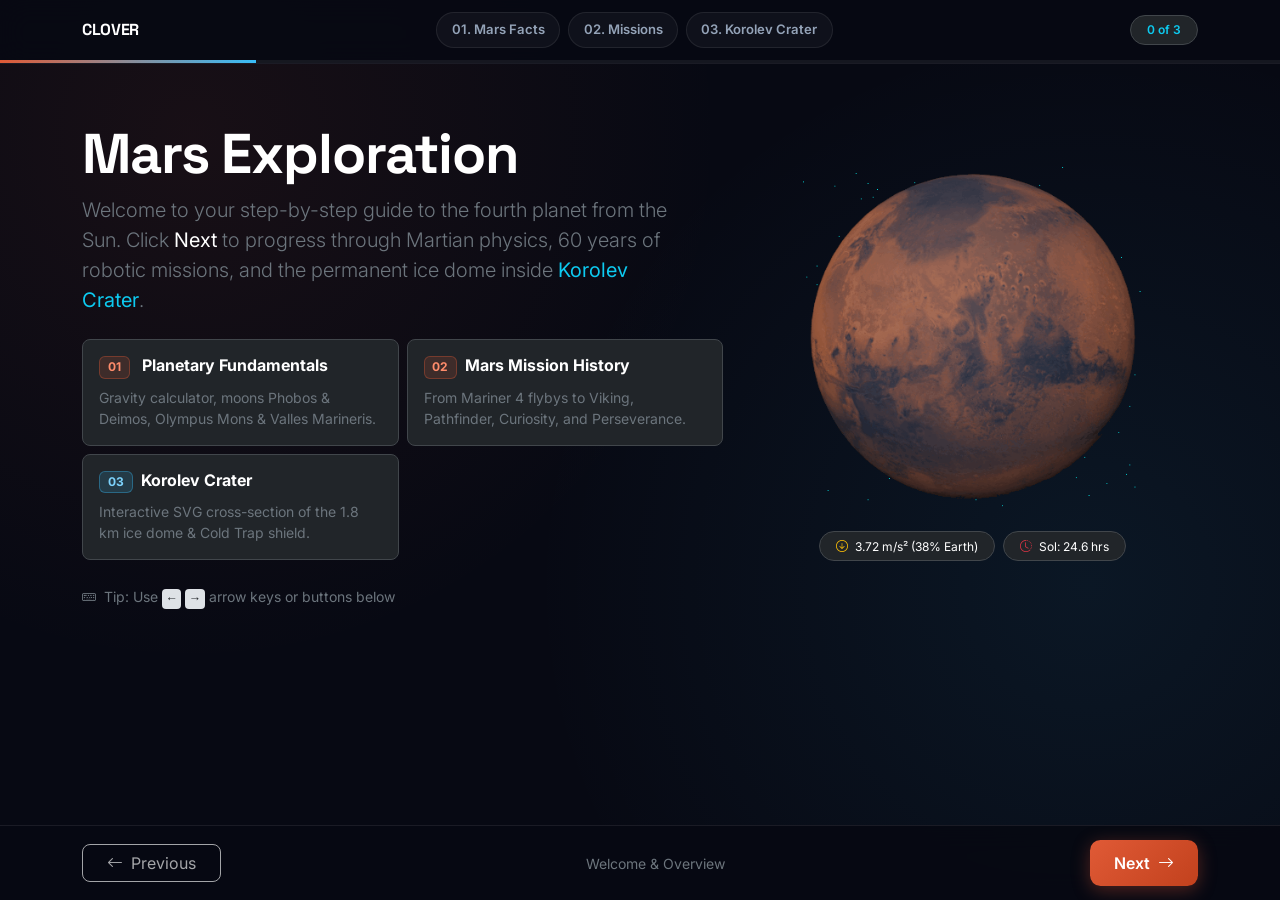
==== index.html @ f38d5e35 "version 1.0" ====
<!DOCTYPE html>
<html lang="en" data-bs-theme="dark">

<head>
    <meta charset="UTF-8">
    <meta name="viewport" content="width=device-width, initial-scale=1.0">
    <title>Mars Exploration Masterclass | Interactive Tutorial</title>

    <!-- Google Fonts: Inter & Space Grotesk -->
    <link rel="preconnect" href="https://fonts.googleapis.com">
    <link rel="preconnect" href="https://fonts.gstatic.com" crossorigin>
    <link
        href="https://fonts.googleapis.com/css2?family=Inter:wght@300;400;500;600;700&family=Space+Grotesk:wght@600;700&display=swap"
        rel="stylesheet">

    <!-- Bootstrap 5.3 CSS/icons CDN -->
    <link href="https://cdn.jsdelivr.net/npm/bootstrap@5.3.3/dist/css/bootstrap.min.css" rel="stylesheet"
        integrity="sha384-QWTKZyjpPEjISv5WaRU9OFeRpok6YctnYmDr5pNlyT2bRjXh0JMhjY6hW+ALEwIH" crossorigin="anonymous">
    <link rel="stylesheet" href="https://cdn.jsdelivr.net/npm/bootstrap-icons@1.11.3/font/bootstrap-icons.min.css">

    <link rel="stylesheet" href="tutorial/style.css">
</head>

<body>
    <video src="https://svgapp.ai/_astro/otter-skateboard-transparent.D9ELGXsj.webm"
        aria-label="Otter - Skateboard - animation from svgapp.ai" autoplay loop muted playsinline preload="metadata"
        class="xxxxx"></video>

    <!-- Top Sticky Header with Stepper Pills & Progress Bar -->
    <header class="navbar-space sticky-top">
        <div class="container py-2">
            <div class="d-flex flex-wrap align-items-center justify-content-between gap-2">
                <!-- Brand -->
                <a class="navbar-brand d-flex align-items-center gap-2 brand-font fw-bold text-white text-decoration-none"
                    href="#" data-bs-target="#tutorialCarousel" data-bs-slide-to="0">
                    <span>CLOVER</span>
                </a>

                <!-- Clickable Stepper Pills (Scrollable on mobile) -->
                <div class="d-flex align-items-center gap-2 overflow-auto py-1" id="stepperPills" role="tablist"
                    aria-label="Tutorial Steps">
                    <button type="button" class="step-pill active" data-step="0" hidden>01. Intro</button>
                    <button type="button" class="step-pill" data-step="1">01. Mars Facts</button>
                    <button type="button" class="step-pill" data-step="2">02. Missions</button>
                    <button type="button" class="step-pill" data-step="3">03. Korolev Crater</button>
                </div>

                <!-- Step Counter Badge -->
                <span class="badge rounded-pill bg-dark border border-secondary-subtle px-3 py-2 text-info fw-semibold"
                    id="topStepCounter">
                    0 of 3
                </span>
            </div>
        </div>
        <!-- Sleek Progress Bar -->
        <div class="progress rounded-0" style="height: 3px; background: rgba(255,255,255,0.06);">
            <div id="tutorialProgressBar" class="progress-bar" role="progressbar"
                style="width: 20%; background: linear-gradient(90deg, #e05a36, #38bdf8); transition: width 0.4s ease;"
                aria-valuenow="20" aria-valuemin="0" aria-valuemax="100"></div>
        </div>
    </header>

    <!-- Main Interactive Carousel Deck -->
    <main class="tutorial-stage">
        <div id="tutorialCarousel" class="carousel slide" data-bs-interval="false" data-bs-wrap="false"
            data-bs-touch="true">
            <div class="carousel-inner">

                <!-- =========================================================
                     SLIDE 1: WELCOME / HERO OVERVIEW
                ========================================================== -->
                <div class="carousel-item active">
                    <div class="container py-3 py-lg-4">
                        <div class="row align-items-center gy-5">
                            <div class="col-lg-7">
                                <h1 class="display-4 fw-bold text-white">Mars Exploration</h1>
                                <p class="lead text-secondary mb-4" style="max-width: 610px;">
                                    Welcome to your step-by-step guide to the fourth planet from the Sun. Click <strong
                                        class="text-white">Next</strong> to progress through Martian physics, 60 years
                                    of robotic missions, and the permanent ice dome inside <strong
                                        class="text-info">Korolev Crater</strong>.
                                </p>

                                <!-- Quick Overview Roadmap Cards -->
                                <div class="row g-2 mb-4">
                                    <div class="col-sm-6">
                                        <div class="p-3 rounded-3 bg-dark border border-secondary-subtle h-100">
                                            <h6 class="text-white fw-bold mb-1"><span
                                                    class="badge badge-mars mb-1">01</span> &nbsp; Planetary
                                                Fundamentals</h6>
                                            <p class="small text-secondary mb-0">Gravity calculator, moons Phobos &amp;
                                                Deimos, Olympus Mons &amp; Valles Marineris.</p>
                                        </div>
                                    </div>
                                    <div class="col-sm-6">
                                        <div class="p-3 rounded-3 bg-dark border border-secondary-subtle h-100">

                                            <h6 class="text-white fw-bold mb-1"><span
                                                    class="badge badge-mars mb-1">02</span> &nbsp;Mars Mission History
                                            </h6>
                                            <p class="small text-secondary mb-0">From Mariner 4 flybys to Viking,
                                                Pathfinder, Curiosity, and Perseverance.</p>
                                        </div>
                                    </div>
                                    <div class="col-sm-6">
                                        <div class="p-3 rounded-3 bg-dark border border-secondary-subtle h-100">

                                            <h6 class="text-white fw-bold mb-1"> <span
                                                    class="badge badge-ice mb-1">03</span> &nbsp;Korolev Crater</h6>
                                            <p class="small text-secondary mb-0">Interactive SVG cross-section of the
                                                1.8 km ice dome &amp; Cold Trap shield.</p>
                                        </div>
                                    </div>
                                </div>

                                <span class="small text-secondary">
                                    <i class="bi bi-keyboard me-1"></i> Tip: Use <kbd>←</kbd> <kbd>→</kbd> arrow keys or
                                    buttons below
                                </span>
                            </div>

                            <div class="col-lg-5 text-center">
                                <img src="tutorial/Mars_360_animation.gif" alt="mars rotating image" height="340">
                                <div class="d-flex justify-content-center flex-wrap gap-2 mt-4">
                                    <span
                                        class="badge rounded-pill bg-dark border border-secondary-subtle px-3 py-2 fw-normal">
                                        <i class="bi bi-arrow-down-circle text-warning me-1"></i> 3.72 m/s² (38% Earth)
                                    </span>
                                    <span
                                        class="badge rounded-pill bg-dark border border-secondary-subtle px-3 py-2 fw-normal">
                                        <i class="bi bi-clock-history text-danger me-1"></i> Sol: 24.6 hrs
                                    </span>
                                </div>
                            </div>
                        </div>
                    </div>
                </div>

                <!-- =========================================================
                     SLIDE 2: MODULE 1 — MARS INTRODUCTION & PLANETARY FACTS
                ========================================================== -->
                <div class="carousel-item">
                    <div class="container">
                        <div class="mb-4">
                            <div class="module-badge badge-mars mb-2">Planetary Fundamentals</div>
                            <h2 class="h2 fw-bold text-white mb-1">Understanding the Red Planet</h2>
                            <p class="text-secondary mb-0">
                                Mars is a dusty, cold desert world with a thin CO₂ atmosphere, two asteroid-like moons,
                                and the largest geological landmarks in our solar system.
                            </p>
                        </div>

                        <div class="row g-4">
                            <!-- Interactive Gravity Calculator Card -->
                            <div class="col-lg-5">
                                <div class="space-card p-4 h-100 d-flex flex-column justify-content-between"
                                    style="border-color: rgba(245, 158, 11, 0.35);">
                                    <div>
                                        <div class="d-flex align-items-center justify-content-between mb-3">
                                            <span class="badge bg-warning text-dark fw-semibold">Interactive Lab</span>
                                            <i class="bi bi-calculator fs-4 text-warning"></i>
                                        </div>
                                        <h4 class="text-white fw-bold mb-2">Your Weight on Mars</h4>
                                        <p class="small text-secondary mb-3">
                                            Surface gravity on Mars is <strong>3.72 m/s²</strong> (about <strong>38% of
                                                Earth's</strong>). Adjust your Earth weight below to calculate your
                                            Martian weight.
                                        </p>

                                        <div class="mb-3">
                                            <label for="earthWeightInput"
                                                class="form-label small text-uppercase text-secondary fw-semibold">
                                                Earth Weight (<span id="unitLabel">KG</span>)
                                            </label>
                                            <div class="input-group mb-2">
                                                <input type="number" id="earthWeightInput"
                                                    class="form-control bg-dark text-white border-secondary" value="62"
                                                    min="1" max="2000">
                                            </div>
                                            <input type="range" class="form-range" id="earthWeightSlider" min="20"
                                                max="100" value="62">
                                        </div>
                                    </div>

                                    <div class="p-3 rounded-3 mt-2"
                                        style="background: rgba(224, 90, 54, 0.12); border: 1px solid rgba(224, 90, 54, 0.3);">
                                        <div class="row text-center">
                                            <div class="col-6 border-end border-secondary-subtle">
                                                <span class="d-block small text-secondary">Mars Weight</span>
                                                <span class="fs-2 fw-bold text-white" id="marsWeightOutput">23.5</span>
                                                <span class="small text-warning fw-semibold"
                                                    id="marsUnitOutput">KG</span>
                                            </div>
                                            <div class="col-6">
                                                <span class="d-block small text-secondary">Jump Height</span>
                                                <span class="fs-2 fw-bold text-info">~2.6x</span>
                                                <span class="small text-secondary d-block">higher than Earth</span>
                                            </div>
                                        </div>
                                    </div>
                                </div>
                            </div>

                            <!-- Core Planetary Metrics Grid -->
                            <div class="col-lg-7">
                                <div class="row g-3 h-100">
                                    <div class="col-md-6">
                                        <div class="space-card p-3 h-100">
                                            <div class="text-warning fs-4 mb-1"><i
                                                    class="bi bi-arrows-angle-expand"></i></div>
                                            <h6 class="text-white fw-bold">Size &amp; Distance</h6>
                                            <p class="small text-secondary mb-1">
                                                Radius of <strong>2,106 mi (3,390 km)</strong>—half Earth's size. Orbits
                                                at <strong>142M mi (1.5 AU)</strong>; sunlight takes <strong>13
                                                    mins</strong> to arrive.
                                            </p>
                                            <p class="small text-info mb-0">
                                                <i class="bi bi-lightbulb me-1"></i> Dry land area equals nearly all of
                                                Earth's continents!
                                            </p>
                                        </div>
                                    </div>

                                    <div class="col-md-6">
                                        <div class="space-card p-3 h-100">
                                            <div class="text-danger fs-4 mb-1"><i class="bi bi-arrow-repeat"></i></div>
                                            <h6 class="text-white fw-bold">Orbit, Sols &amp; Tilt</h6>
                                            <p class="small text-secondary mb-1">
                                                1 Martian day (<strong>sol</strong>) = <strong>24.6 hrs</strong>. 1 year
                                                = <strong>687 Earth days</strong> (669.6 sols).
                                            </p>
                                            <p class="small text-info mb-0">
                                                <i class="bi bi-lightbulb me-1"></i> <strong>25° axial tilt</strong>
                                                &amp; elliptical orbit create unequal seasons (142–194 sols).
                                            </p>
                                        </div>
                                    </div>

                                    <div class="col-md-6">
                                        <div class="space-card p-3 h-100">
                                            <div class="text-warning fs-4 mb-1"><i class="bi bi-triangle-fill"></i>
                                            </div>
                                            <h6 class="text-white fw-bold">Extreme Topography</h6>
                                            <p class="small text-secondary mb-1">
                                                <strong>Olympus Mons:</strong> Tallest volcano in the solar system at
                                                <strong>25 mi (40 km)</strong> high (Arizona-sized base).
                                            </p>
                                            <p class="small text-info mb-0">
                                                <strong>Valles Marineris:</strong> 2,400 mi long canyon—10× longer than
                                                the Grand Canyon.
                                            </p>
                                        </div>
                                    </div>

                                    <div class="col-md-6">
                                        <div class="space-card p-3 h-100">
                                            <div class="text-danger fs-4 mb-1"><i class="bi bi-moon-stars-fill"></i>
                                            </div>
                                            <h6 class="text-white fw-bold">Two Moons: Phobos &amp; Deimos</h6>
                                            <p class="small text-secondary mb-1">
                                                Potato-shaped captured asteroids named after Ares's chariot horses.
                                            </p>
                                            <p class="small text-info mb-0">
                                                <i class="bi bi-lightbulb me-1"></i> <strong>Phobos</strong> is
                                                spiraling inward and may form a ring in ~50M years.
                                            </p>
                                        </div>
                                    </div>
                                </div>
                            </div>
                        </div>
                    </div>
                </div>

                <!-- =========================================================
                     SLIDE 3: MODULE 2 — MARS MISSION HISTORY
                ========================================================== -->
                <div class="carousel-item">
                    <div class="container">
                        <div class="text-center mb-4">
                            <div class="module-badge badge-mars mb-2">02: Exploration Timeline</div>
                            <h2 class="h2 fw-bold text-white">60 Years of Mars Missions</h2>
                            <p class="text-secondary mx-auto mb-0" style="max-width: 660px;">
                                Switch between exploration eras below to trace humanity's progression from early flybys
                                to nuclear-powered roving laboratories and international orbiters.
                            </p>
                        </div>

                        <!-- Interactive Bootstrap Pills Stepper -->
                        <ul class="nav nav-pills nav-pills-mars justify-content-center mb-4" id="missionTabs"
                            role="tablist">
                            <li class="nav-item" role="presentation">
                                <button class="nav-link active fw-semibold" id="era1-tab" data-bs-toggle="pill"
                                    data-bs-target="#era1" type="button" role="tab" aria-controls="era1"
                                    aria-selected="true">
                                    <span class="badge bg-secondary me-2">Era 1</span> 1960s: The Flyby Era
                                </button>
                            </li>
                            <li class="nav-item" role="presentation">
                                <button class="nav-link fw-semibold" id="era2-tab" data-bs-toggle="pill"
                                    data-bs-target="#era2" type="button" role="tab" aria-controls="era2"
                                    aria-selected="false">
                                    <span class="badge bg-secondary me-2">Era 2</span> 1970s–1990s: Orbiters &amp;
                                    Landers
                                </button>
                            </li>
                            <li class="nav-item" role="presentation">
                                <button class="nav-link fw-semibold" id="era3-tab" data-bs-toggle="pill"
                                    data-bs-target="#era3" type="button" role="tab" aria-controls="era3"
                                    aria-selected="false">
                                    <span class="badge bg-secondary me-2">Era 3</span> 2000s–Present: Astrobiology Fleet
                                </button>
                            </li>
                        </ul>

                        <div class="tab-content" id="missionTabsContent">
                            <!-- Era 1 Content -->
                            <div class="tab-pane fade show active" id="era1" role="tabpanel" aria-labelledby="era1-tab">
                                <div class="row g-4 justify-content-center">
                                    <div class="col-md-6">
                                        <div class="space-card p-4 h-100">
                                            <div class="d-flex justify-content-between align-items-center mb-3">
                                                <span class="badge badge-mars">July 1965 • NASA</span>
                                                <span class="text-secondary small">First Successful Flyby</span>
                                            </div>
                                            <h4 class="text-white fw-bold">Mariner 4</h4>
                                            <p class="text-secondary small">
                                                Following early Soviet Mars probe attempts, NASA's Mariner 4 executed
                                                the first successful flyby of Mars, capturing 22 close-up television
                                                images of the cratered surface.
                                            </p>
                                            <div class="p-3 rounded-3 bg-dark border border-secondary-subtle small">
                                                <strong class="text-warning">Key Breakthrough:</strong> Revealed an
                                                ancient cratered terrain and ultra-thin atmosphere, dispelling
                                                19th-century myths of Martian "canals."
                                            </div>
                                        </div>
                                    </div>
                                    <div class="col-md-6">
                                        <div class="space-card p-4 h-100">
                                            <div class="d-flex justify-content-between align-items-center mb-3">
                                                <span class="badge badge-mars">1969 • NASA</span>
                                                <span class="text-secondary small">Dual Flyby Mapping</span>
                                            </div>
                                            <h4 class="text-white fw-bold">Mariner 6 &amp; Mariner 7</h4>
                                            <p class="text-secondary small">
                                                Twin spacecraft flew over the Martian equator and south polar cap, using
                                                infrared and ultraviolet spectrometers to analyze atmospheric
                                                composition and surface temperatures.
                                            </p>
                                            <div class="p-3 rounded-3 bg-dark border border-secondary-subtle small">
                                                <strong class="text-warning">Key Breakthrough:</strong> Confirmed the
                                                Martian atmosphere is predominantly carbon dioxide (CO₂) and measured
                                                frozen polar cap temperatures.
                                            </div>
                                        </div>
                                    </div>
                                </div>
                            </div>

                            <!-- Era 2 Content -->
                            <div class="tab-pane fade" id="era2" role="tabpanel" aria-labelledby="era2-tab">
                                <div class="row g-4">
                                    <div class="col-md-4">
                                        <div class="space-card p-4 h-100">
                                            <span class="badge badge-mars mb-2">1971 • First Planetary Orbiter</span>
                                            <h4 class="text-white fw-bold">Mariner 9</h4>
                                            <p class="small text-secondary mb-0">
                                                Became the first spacecraft to orbit another planet. Arriving during a
                                                global dust storm, it waited out the dust to map 85% of Mars—discovering
                                                Olympus Mons and Valles Marineris.
                                            </p>
                                        </div>
                                    </div>
                                    <div class="col-md-4">
                                        <div class="space-card p-4 h-100">
                                            <span class="badge badge-mars mb-2">1976 • Surface Landers</span>
                                            <h4 class="text-white fw-bold">Viking 1 &amp; Viking 2</h4>
                                            <p class="small text-secondary mb-0">
                                                Twin orbiter-lander pairs. Viking 1 captured the first high-resolution
                                                color panoramas from the Martian surface and ran automated biological
                                                soil experiments.
                                            </p>
                                        </div>
                                    </div>
                                    <div class="col-md-4">
                                        <div class="space-card p-4 h-100">
                                            <span class="badge badge-mars mb-2">1997 • First Mars Rover</span>
                                            <h4 class="text-white fw-bold">Pathfinder &amp; Sojourner</h4>
                                            <p class="small text-secondary mb-0">
                                                Bounced onto Mars inside giant airbags and deployed <em>Sojourner</em>—a
                                                microwave-sized, 6-wheeled rover that proved mobile robotics could
                                                navigate alien terrain.
                                            </p>
                                        </div>
                                    </div>
                                </div>
                            </div>

                            <!-- Era 3 Content -->
                            <div class="tab-pane fade" id="era3" role="tabpanel" aria-labelledby="era3-tab">
                                <div class="row g-4">
                                    <div class="col-md-4">
                                        <div class="space-card p-4 h-100">
                                            <span class="badge badge-mars mb-2">2004 • Water Detectives</span>
                                            <h4 class="text-white fw-bold">Spirit &amp; Opportunity</h4>
                                            <p class="small text-secondary mb-0">
                                                Twin robotic geologists built for 90-sol missions that lasted years
                                                (Opportunity ran nearly 15 years!), proving liquid water once flowed
                                                across ancient Mars.
                                            </p>
                                        </div>
                                    </div>
                                    <div class="col-md-4">
                                        <div class="space-card p-4 h-100">
                                            <span class="badge badge-mars mb-2">2012 &amp; 2021 • Nuclear Labs</span>
                                            <h4 class="text-white fw-bold">Curiosity &amp; Perseverance</h4>
                                            <p class="small text-secondary mb-0">
                                                Car-sized rovers lowered by Sky Crane. Curiosity confirmed a habitable
                                                ancient lake in Gale Crater; Perseverance caches biosignature cores and
                                                flew the <em>Ingenuity</em> helicopter.
                                            </p>
                                        </div>
                                    </div>
                                    <div class="col-md-4">
                                        <div class="space-card p-4 h-100">
                                            <span class="badge badge-ice mb-2">Global Fleet • International</span>
                                            <h4 class="text-white fw-bold">Hope, Mangalyaan &amp; Tianwen-1</h4>
                                            <p class="small text-secondary mb-0">
                                                ESA's <em>Mars Express</em> mapped Korolev Crater in 3D, joined by
                                                India's <em>Mangalyaan</em>, the UAE's <em>Hope</em> orbiter, and
                                                China's <em>Tianwen-1</em> orbiter and <em>Zhurong</em> rover.
                                            </p>
                                        </div>
                                    </div>
                                </div>
                            </div>
                        </div>
                    </div>
                </div>

                <!-- =========================================================
                     SLIDE 4: MODULE 3 — ANATOMY OF KOROLEV CRATER
                ========================================================== -->
                <div class="carousel-item">
                    <div class="container">
                        <div class="mb-3">
                            <div class="module-badge badge-ice mb-2">03: Geological Deep Dive</div>
                            <h2 class="h2 fw-bold text-white mb-1">Anatomy of <span
                                    style="color: var(--korolev-ice);">Korolev Crater</span></h2>
                            <p class="text-secondary small mb-0">
                                Located at <strong style="font-size: 1rem;">(72.08-73.45)°N, (162.27-166.90)°E</strong>
                                in the northern
                                lowlands and named after Soviet rocket engineer <strong style="font-size: 1rem;">Sergei
                                    Korolev</strong>, this basin holds a permanent 1.8 km dome of water ice.
                            </p>
                        </div>

                        <!-- Key Korolev Stat Cards -->
                        <div class="row g-2 mb-3">
                            <div class="col-6 col-md-3">
                                <div class="space-card space-card-ice p-2 px-3 text-center h-100">
                                    <span class="small text-secondary d-block">Crater Diameter</span>
                                    <span class="fs-4 fw-bold text-white">81.4 km</span>
                                    <span class="small text-info d-block">50.6 miles wide</span>
                                </div>
                            </div>
                            <div class="col-6 col-md-3">
                                <div class="space-card space-card-ice p-2 px-3 text-center h-100">
                                    <span class="small text-secondary d-block">Central Ice Thickness</span>
                                    <span class="fs-4 fw-bold text-info">1.8 km</span>
                                    <span class="small text-secondary d-block">1.1 miles deep year-round</span>
                                </div>
                            </div>
                            <div class="col-6 col-md-3">
                                <div class="space-card space-card-ice p-2 px-3 text-center h-100">
                                    <span class="small text-secondary d-block">Estimated Ice Volume</span>
                                    <span class="fs-4 fw-bold text-white">~2,200 km³</span>
                                    <span class="small text-info d-block">530 cubic miles of ice</span>
                                </div>
                            </div>
                            <div class="col-6 col-md-3">
                                <div class="space-card space-card-ice p-2 px-3 text-center h-100">
                                    <span class="small text-secondary d-block">Rim Elevation</span>
                                    <span class="fs-4 fw-bold text-warning">~2.0 km</span>
                                    <span class="small text-secondary d-block">Above surrounding basin</span>
                                </div>
                            </div>
                            <div class="container space-card my-4">
                                <div class="row">
                                    <div class="col-md-6 p-4">
                                        <p class="">
                                            <strong>Korolev</strong> Crater is an 82 km-wide impact crater near Mars'
                                            north pole. It contains a massive deposit of water ice that remains frozen
                                            year-round due to a layer of cold air above it. This makes it valuable for
                                            studying Martian water resources and future human exploration.

                                            <br><br>
                                            <strong>Formation:</strong> Korolev Crater was formed billions of years ago
                                            when a large asteroid
                                            struck the surface of Mars, creating an impact basin approximately 82 km
                                            wide.

                                            <br><br>
                                            <strong>potential Use:</strong> Its massive water ice deposits could provide
                                            drinking water,
                                            oxygen, and rocket fuel for future Mars missions. It may also support
                                            scientific
                                            research and serve as a potential base for human exploration.
                                        </p>
                                    </div>
                                    <div class="col-md-6 d-flex justify-content-center align-items-center">
                                        <a href="./main.html" class="image-link">
                                            <img src="./tutorial/plan_view.png"
                                                class="border rounded-3 Central zoom-image" width="300" alt="Korolev">
                                        </a>
                                    </div>
                                </div>
                            </div>
                        </div>

                    </div>
                </div>

            </div>
        </div>
    </main>

    <!-- Bottom Sticky Tutorial Control Bar ("Previous / Next Step") -->
    <nav class="bottom-control-bar" aria-label="Tutorial Slide Controls">
        <div class="container">
            <div class="d-flex align-items-center justify-content-between gap-3">
                <button type="button" class="btn btn-outline-light px-3 px-md-4 rounded-3" id="prevSlideBtn" disabled>
                    <i class="bi bi-arrow-left me-1"></i> Previous
                </button>
                <div class="text-center d-none sm-block d-sm-block">
                    <span class="small text-secondary d-block" id="bottomSlideTitle">Welcome &amp; Overview</span>
                </div>
                <button type="button" class="btn btn-mars px-3 px-md-4" id="nextSlideBtn">
                    Next <i class="bi bi-arrow-right ms-1"></i>
                </button>
            </div>
        </div>
    </nav>
    <!-- Bootstrap js 5.3-->
    <script src="https://cdn.jsdelivr.net/npm/bootstrap@5.3.3/dist/js/bootstrap.bundle.min.js"
        integrity="sha384-YvpcrYf0tY3lHB60NNkmXc5s9fDVZLESaAA55NDzOxhy9GkcIdslK1eN7N6jIeHz"
        crossorigin="anonymous"></script>
    <script src="tutorial/script.js"></script>
</body>

</html>
---- tutorial/style.css ----
:root {
            --space-bg: rgb(7, 9, 19);
            --space-card: rgb(15, 20, 38, 0.1);
            --space-border: rgba(255, 255, 255, 0.08);
            --mars-primary: #e05a36;
            --mars-amber: #f59e0b;
            --mars-glow: rgba(224, 90, 54, 0.25);
            --korolev-ice: #38bdf8;
            --korolev-glow: rgba(56, 189, 248, 0.22);
        }

        html {
            scroll-behavior: smooth;
        }

        body {
            font-family: 'Inter', sans-serif;
            background-color: var(--space-bg);
            color: #e2e8f0;
            background-image:
                radial-gradient(circle at 15% 15%, rgba(224, 90, 54, 0.08) 0%, transparent 40%),
                radial-gradient(circle at 85% 65%, rgba(56, 189, 248, 0.08) 0%, transparent 45%);
            overflow-x: hidden;
            padding-bottom: 5.5rem;
            /* Space for sticky bottom control bar */
            min-height: 100vh;
            display: flex;
            flex-direction: column;
        }

        h1,
        h2,
        h3,
        h4,
        .brand-font {
            font-family: 'Space Grotesk', sans-serif;
            letter-spacing: -0.02em;
        }

        /* Navbar & Stepper Styling */
        .navbar-space {
            background: rgba(7, 9, 19, 0.92);
            backdrop-filter: blur(14px);
            border-bottom: 1px solid var(--space-border);
            z-index: 1030;
        }

        .step-pill {
            background: rgba(255, 255, 255, 0.04);
            border: 1px solid var(--space-border);
            color: #94a3b8;
            font-size: 0.82rem;
            font-weight: 600;
            padding: 0.45rem 0.9rem;
            border-radius: 50px;
            transition: all 0.2s ease;
            cursor: pointer;
            white-space: nowrap;
        }

        .step-pill:hover {
            color: #ffffff;
            border-color: rgba(255, 255, 255, 0.25);
            background: rgba(255, 255, 255, 0.08);
        }

        .step-pill.active {
            background: linear-gradient(135deg, rgba(224, 90, 54, 0.25), rgba(245, 158, 11, 0.18));
            border-color: var(--mars-primary);
            color: #ffffff;
            box-shadow: 0 0 15px rgba(224, 90, 54, 0.25);
        }

        .step-pill.completed:not(.active) {
            border-color: rgba(16, 185, 129, 0.45);
            color: #6ee7b7;
        }

        /* Carousel Slide Stage */
        .tutorial-stage {
            flex: 1;
            display: flex;
            align-items: stretch;
        }

        #tutorialCarousel {
            width: 100%;
        }

        .carousel-item {
            padding: 2rem 0 2.5rem;
            transition: transform 0.55s cubic-bezier(0.25, 0.8, 0.25, 1);
        }

        /* Bottom Sticky Navigation Bar */
        .bottom-control-bar {
            position: fixed;
            bottom: 0;
            left: 0;
            right: 0;
            background: rgba(7, 9, 19, 0.94);
            backdrop-filter: blur(14px);
            border-top: 1px solid var(--space-border);
            padding: 0.85rem 0;
            z-index: 1030;
        }

        /* Module Badges & Cards */
        .module-badge {
            display: inline-flex;
            align-items: center;
            gap: 0.45rem;
            padding: 0.35rem 0.85rem;
            border-radius: 50px;
            font-size: 0.8rem;
            font-weight: 600;
            text-transform: uppercase;
            letter-spacing: 0.06em;
        }

        .badge-mars {
            background: rgba(224, 90, 54, 0.15);
            color: #ff8c6b;
            border: 1px solid rgba(224, 90, 54, 0.35);
        }

        .badge-ice {
            background: rgba(56, 189, 248, 0.15);
            color: #7dd3fc;
            border: 1px solid rgba(56, 189, 248, 0.35);
        }

        .space-card {
            background-color: rgba(171, 223, 234, 0.1);
            border: 1px solid var(--space-border);
            border-radius: 1rem;
            transition: transform 0.25s ease, border-color 0.25s ease, box-shadow 0.25s ease;
        }

        .space-card:hover {
            transform: translateY(-4px);
            border-color: rgba(224, 90, 54, 0.4);
            box-shadow: 0 12px 30px rgba(0, 0, 0, 0.4);
        }

        .space-card-ice:hover {
            border-color: rgba(56, 189, 248, 0.45);
            box-shadow: 0 12px 30px rgba(56, 189, 248, 0.12);
        }

        /* Buttons */
        .btn-mars {
            background: linear-gradient(135deg, #e05a36 0%, #c2411d 100%);
            border: none;
            color: #fff;
            font-weight: 600;
            border-radius: 0.65rem;
            padding: 0.7rem 1.4rem;
            box-shadow: 0 4px 18px rgba(224, 90, 54, 0.35);
            transition: all 0.2s ease;
        }

        .btn-mars:hover {
            background: linear-gradient(135deg, #eb6946 0%, #d14822 100%);
            color: #fff;
            transform: translateY(-1px);
            box-shadow: 0 6px 22px rgba(224, 90, 54, 0.5);
        }

        .btn-ice {
            background: linear-gradient(135deg, #0284c7 0%, #0369a1 100%);
            border: none;
            color: #fff;
            font-weight: 600;
            border-radius: 0.65rem;
            box-shadow: 0 4px 15px rgba(56, 189, 248, 0.25);
        }

        .btn-ice:hover {
            background: linear-gradient(135deg, #0ea5e9 0%, #0284c7 100%);
            color: #fff;
        }

        /* Mission Era Pills */
        .nav-pills-mars .nav-link {
            background-color: var(--space-card);
            border: 1px solid var(--space-border);
            color: #94a3b8 !important;
            border-radius: 0.75rem;
            padding: 0.75rem 1.25rem;
            margin: 0.25rem;
        }

        .nav-pills-mars .nav-link.active {
            background: linear-gradient(135deg, rgba(224, 90, 54, 0.22), rgba(245, 158, 11, 0.15));
            border-color: var(--mars-primary);
            color: #ffffff !important;
        }

        /* Korolev Crater SVG Animations */
        .wind-arrow {
            stroke-dasharray: 10 6;
            animation: windFlow 1.8s linear infinite;
        }

        @keyframes windFlow {
            from {
                stroke-dashoffset: 32;
            }

            to {
                stroke-dashoffset: 0;
            }
        }

        .cold-blanket-pulse {
            animation: blanketPulse 3s ease-in-out infinite;
        }

        @keyframes blanketPulse {

            0%,
            100% {
                opacity: 0.55;
            }

            50% {
                opacity: 0.85;
            }
        }

        /* Quiz Styling */
        .quiz-option {
            background-color: rgba(255, 255, 255, 0.03);
            border: 1px solid var(--space-border);
            border-radius: 0.75rem;
            padding: 0.85rem 1.1rem;
            cursor: pointer;
            transition: all 0.2s ease;
            text-align: left;
            width: 100%;
            color: #e2e8f0;
        }

        .quiz-option:hover:not(:disabled) {
            background-color: rgba(255, 255, 255, 0.08);
            border-color: rgba(255, 255, 255, 0.25);
        }

        .quiz-option.correct {
            background-color: rgba(16, 185, 129, 0.18) !important;
            border-color: #10b981 !important;
            color: #6ee7b7 !important;
        }

        .quiz-option.incorrect {
            background-color: rgba(239, 68, 68, 0.18) !important;
            border-color: #ef4444 !important;
            color: #fca5a5 !important;
        }

        .xxxxx {
            position: fixed;
            bottom: -10px;
            left: -30px;
            width: 300px;
            height: auto;
            z-index: 9999;
            pointer-events: none;
            transform: scaleX(-1);
        }
        .image-link {
    display: inline-block;
    position: relative;
}

.zoom-image {
    cursor: pointer;
    transition: all 0.8s ease-in-out;
    transform-origin: top left;
}

.zoom-image.zooming {
    position: fixed;
    z-index: 99999;
    top: 0;
    left: 0;
    width: 100vw;
    height: 100vh;
    object-fit: contain;
    border-radius: 0 !important;
}

@keyframes zoomFullscreen {
    from {
        width: 300px;
        height: auto;
        transform: translate(-50%, -50%) scale(0.3);
    }
    to {
        transform: translate(-50%, -50%) scale(2);
    }
}
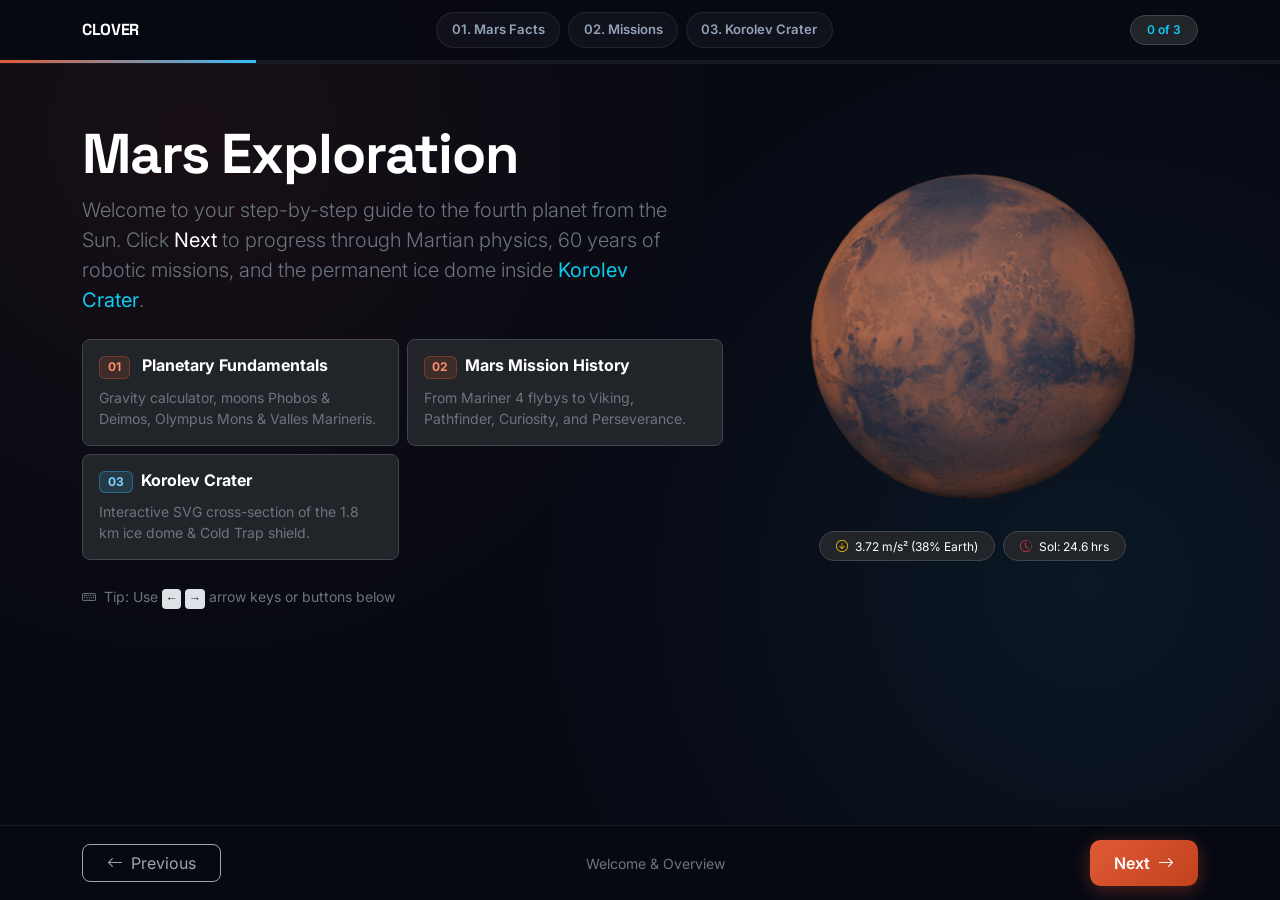
==== commit 5de99af9: "3d" ====
--- a/index.html
+++ b/index.html
@@ -510,7 +510,7 @@
                                         </p>
                                     </div>
                                     <div class="col-md-6 d-flex justify-content-center align-items-center">
-                                        <a href="./main.html" class="image-link">
+                                        <a href="./main.html">
                                             <img src="./tutorial/plan_view.png"
                                                 class="border rounded-3 Central zoom-image" width="300" alt="Korolev">
                                         </a>
--- a/tutorial/style.css
+++ b/tutorial/style.css
@@ -269,35 +269,9 @@
             pointer-events: none;
             transform: scaleX(-1);
         }
-        .image-link {
-    display: inline-block;
-    position: relative;
-}
-
-.zoom-image {
-    cursor: pointer;
-    transition: all 0.8s ease-in-out;
-    transform-origin: top left;
-}
-
-.zoom-image.zooming {
-    position: fixed;
-    z-index: 99999;
-    top: 0;
-    left: 0;
-    width: 100vw;
-    height: 100vh;
-    object-fit: contain;
-    border-radius: 0 !important;
-}
-
-@keyframes zoomFullscreen {
-    from {
-        width: 300px;
-        height: auto;
-        transform: translate(-50%, -50%) scale(0.3);
-    }
-    to {
-        transform: translate(-50%, -50%) scale(2);
+
+@media (max-width: 768px) {
+    .xxxxx {
+        left: -25%;
     }
 }
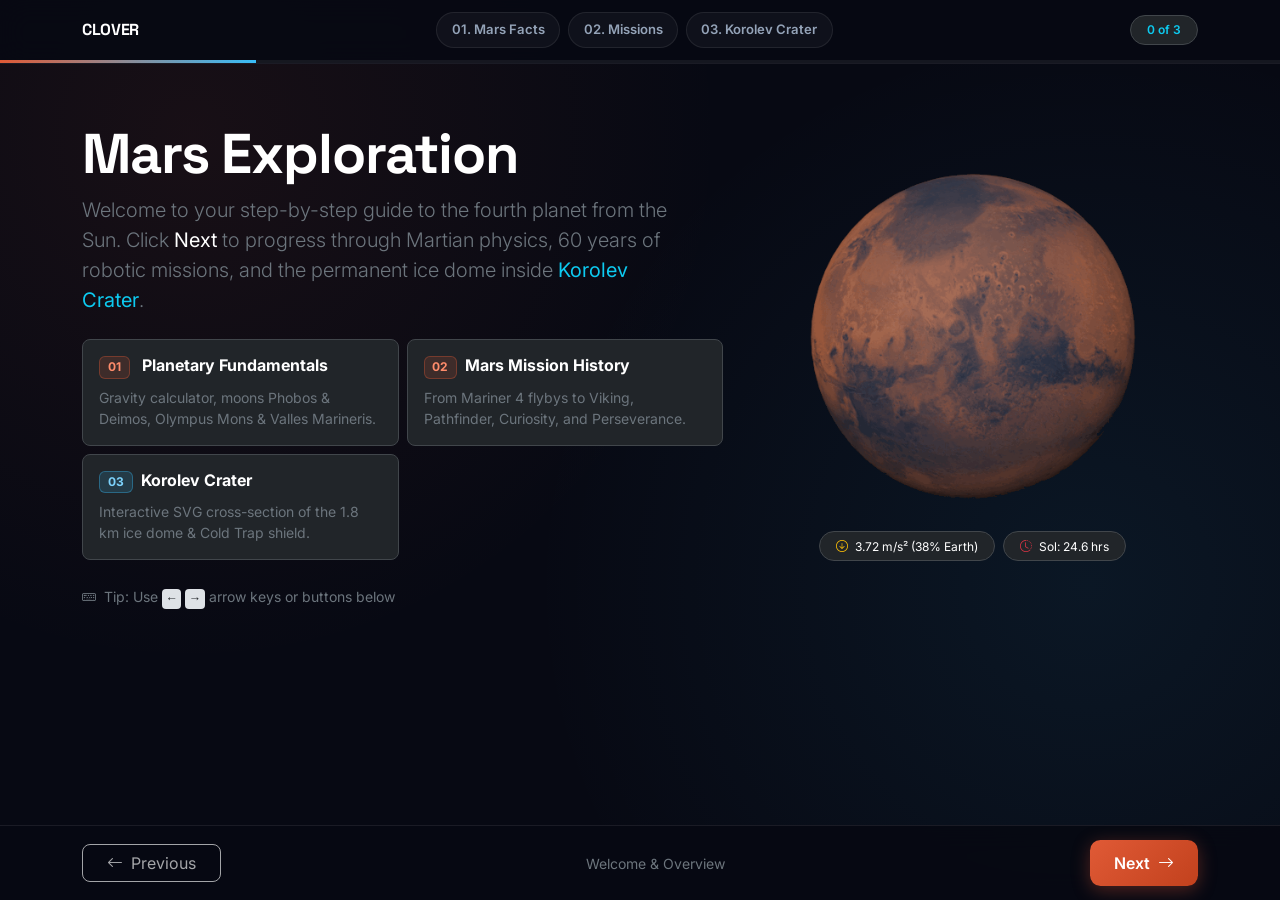
==== commit b14ce7ed: "3d korolev" ====
--- a/index.html
+++ b/index.html
@@ -510,7 +510,7 @@
                                         </p>
                                     </div>
                                     <div class="col-md-6 d-flex justify-content-center align-items-center">
-                                        <a href="./main.html">
+                                        <a href="./main.html" class="smooth-link">
                                             <img src="./tutorial/plan_view.png"
                                                 class="border rounded-3 Central zoom-image" width="300" alt="Korolev">
                                         </a>
@@ -542,11 +542,14 @@
             </div>
         </div>
     </nav>
+
+
     <!-- Bootstrap js 5.3-->
     <script src="https://cdn.jsdelivr.net/npm/bootstrap@5.3.3/dist/js/bootstrap.bundle.min.js"
         integrity="sha384-YvpcrYf0tY3lHB60NNkmXc5s9fDVZLESaAA55NDzOxhy9GkcIdslK1eN7N6jIeHz"
         crossorigin="anonymous"></script>
     <script src="tutorial/script.js"></script>
+
 </body>
 
 </html>
--- a/tutorial/style.css
+++ b/tutorial/style.css
@@ -274,4 +274,17 @@
     .xxxxx {
         left: -25%;
     }
+}
+
+body {
+    animation: none;
+    filter: none;
+}
+
+body.fade-out {
+    animation: fadeOut 0.6s ease forwards;
+}
+@keyframes fadeOut {
+    from { opacity: 1; }
+    to { opacity: 0; }
 }
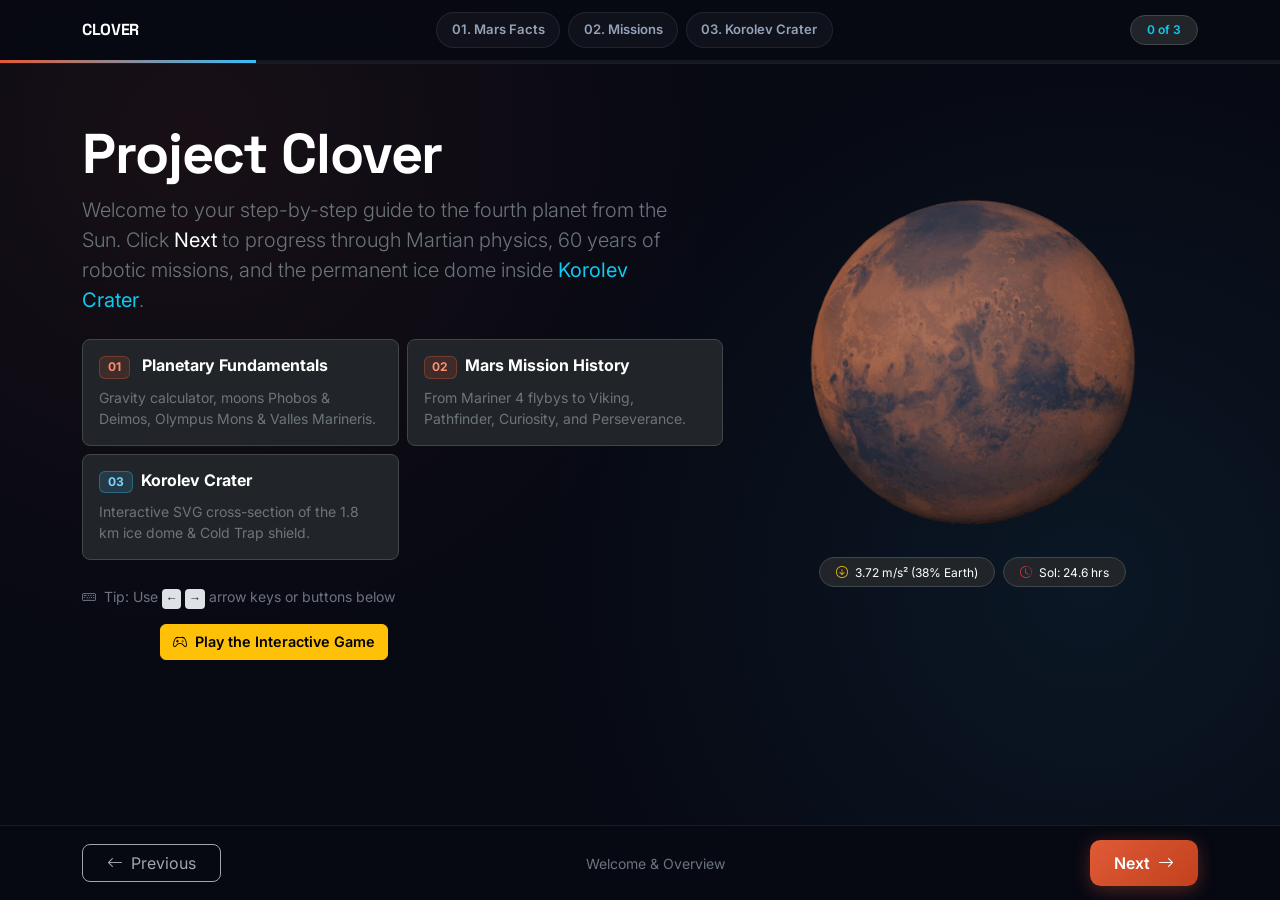
==== commit 46cde6a0: "v2: completion of project" ====
--- a/index.html
+++ b/index.html
@@ -4,7 +4,7 @@
 <head>
     <meta charset="UTF-8">
     <meta name="viewport" content="width=device-width, initial-scale=1.0">
-    <title>Mars Exploration Masterclass | Interactive Tutorial</title>
+    <title>Project Clover</title>
 
     <!-- Google Fonts: Inter & Space Grotesk -->
     <link rel="preconnect" href="https://fonts.googleapis.com">
@@ -73,7 +73,7 @@
                     <div class="container py-3 py-lg-4">
                         <div class="row align-items-center gy-5">
                             <div class="col-lg-7">
-                                <h1 class="display-4 fw-bold text-white">Mars Exploration</h1>
+                                <h1 class="display-4 fw-bold text-white">Project Clover</h1>
                                 <p class="lead text-secondary mb-4" style="max-width: 610px;">
                                     Welcome to your step-by-step guide to the fourth planet from the Sun. Click <strong
                                         class="text-white">Next</strong> to progress through Martian physics, 60 years
@@ -117,6 +117,11 @@
                                     <i class="bi bi-keyboard me-1"></i> Tip: Use <kbd>←</kbd> <kbd>→</kbd> arrow keys or
                                     buttons below
                                 </span>
+                                <div class="mt-3 ms-2">
+                                    <a class="btn btn-warning fw-semibold nepal" href="game/game.html">
+                                        <i class="bi bi-controller me-1" aria-hidden="true"></i> Play the Interactive Game
+                                    </a>
+                                </div>
                             </div>
 
                             <div class="col-lg-5 text-center">
--- a/tutorial/style.css
+++ b/tutorial/style.css
@@ -287,4 +287,9 @@
 @keyframes fadeOut {
     from { opacity: 1; }
     to { opacity: 0; }
+}
+
+.nepal {
+    margin-left: 70px;
+    font-size: 0.9rem;
 }
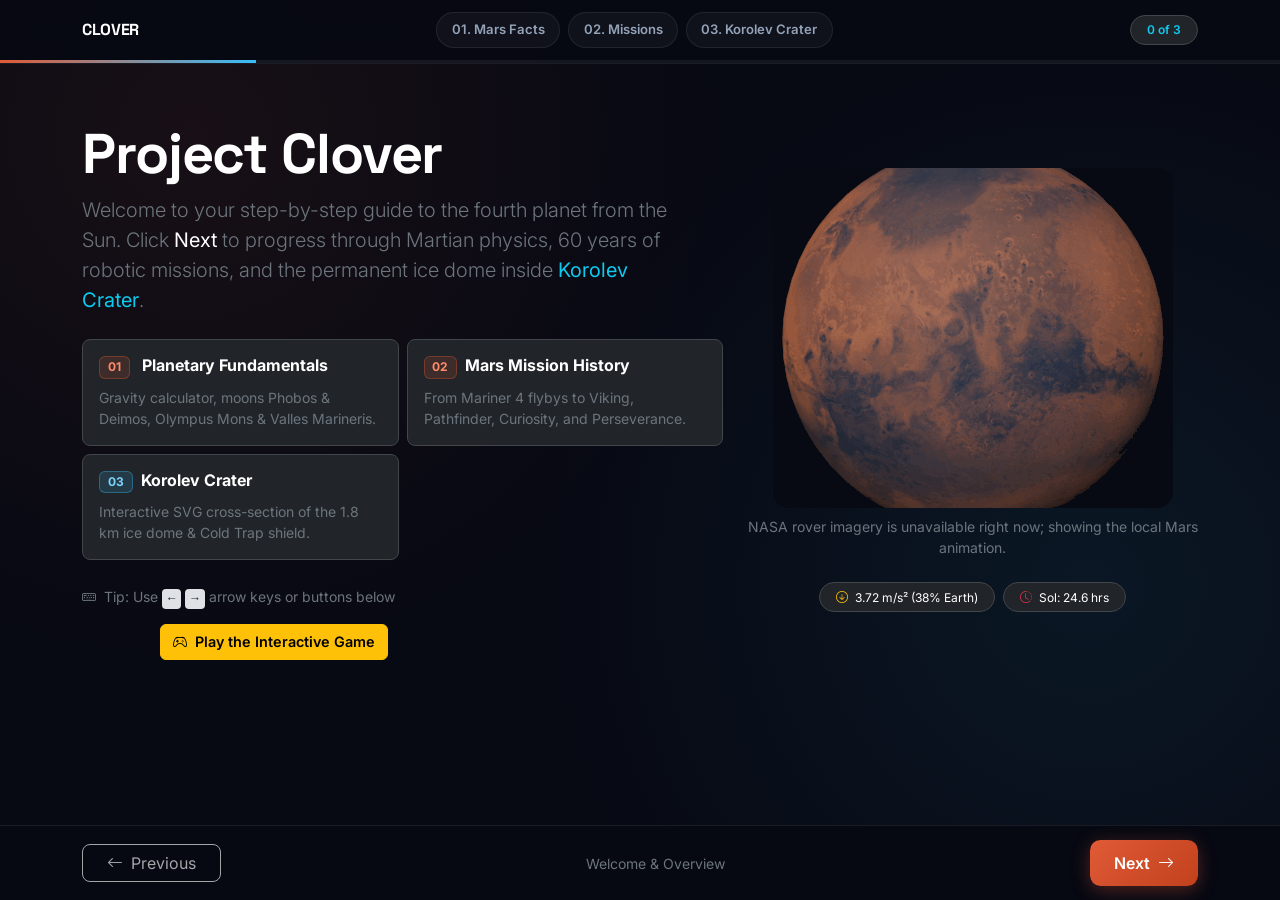
==== commit 2cfe0316: "added NASA data" ====
--- a/index.html
+++ b/index.html
@@ -125,7 +125,11 @@
                             </div>
 
                             <div class="col-lg-5 text-center">
-                                <img src="tutorial/Mars_360_animation.gif" alt="mars rotating image" height="340">
+                                <img id="marsRoverImage" src="tutorial/Mars_360_animation.gif"
+                                    alt="Rotating Mars animation shown while NASA rover imagery loads"
+                                    class="mars-rover-image">
+                                <p id="marsRoverImageCaption" class="small text-secondary mt-2 mb-0"
+                                    aria-live="polite">Loading the latest available NASA rover image…</p>
                                 <div class="d-flex justify-content-center flex-wrap gap-2 mt-4">
                                     <span
                                         class="badge rounded-pill bg-dark border border-secondary-subtle px-3 py-2 fw-normal">
--- a/tutorial/style.css
+++ b/tutorial/style.css
@@ -292,4 +292,19 @@
 .nepal {
     margin-left: 70px;
     font-size: 0.9rem;
+}
+
+.mars-rover-image {
+    width: 100%;
+    max-width: 400px;
+    height: 340px;
+    object-fit: cover;
+    border-radius: 1rem;
+    background: #070913;
+}
+
+@media (max-width: 768px) {
+    .mars-rover-image {
+        height: clamp(220px, 72vw, 340px);
+    }
 }
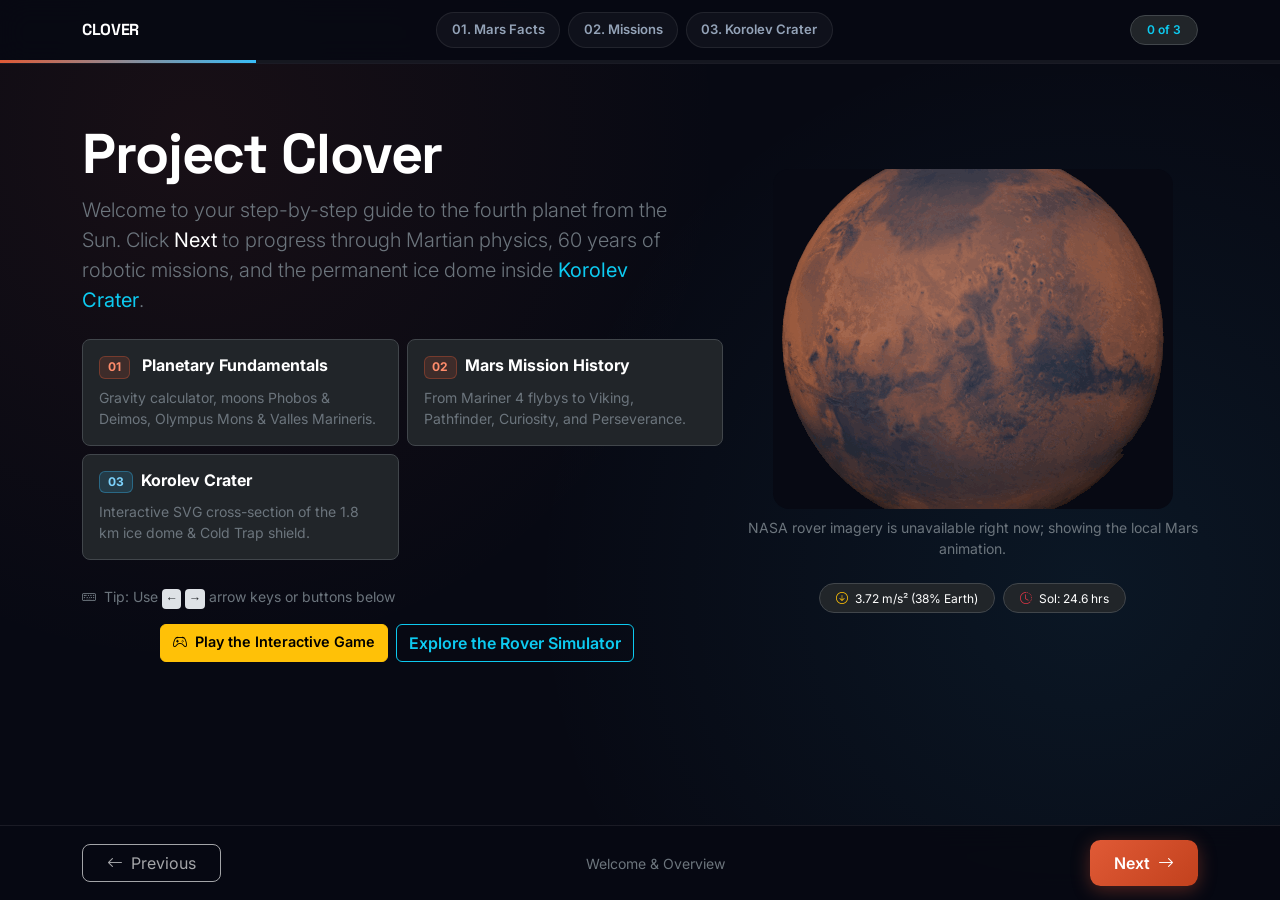
==== commit 01d36368: "v3: last commit before submission" ====
--- a/index.html
+++ b/index.html
@@ -117,10 +117,11 @@
                                     <i class="bi bi-keyboard me-1"></i> Tip: Use <kbd>←</kbd> <kbd>→</kbd> arrow keys or
                                     buttons below
                                 </span>
-                                <div class="mt-3 ms-2">
+                                <div class="mt-3 ms-2 d-flex flex-wrap gap-2">
                                     <a class="btn btn-warning fw-semibold nepal" href="game/game.html">
                                         <i class="bi bi-controller me-1" aria-hidden="true"></i> Play the Interactive Game
                                     </a>
+                                    <a class="btn btn-outline-info fw-semibold" href="main.html">Explore the Rover Simulator</a>
                                 </div>
                             </div>
 
